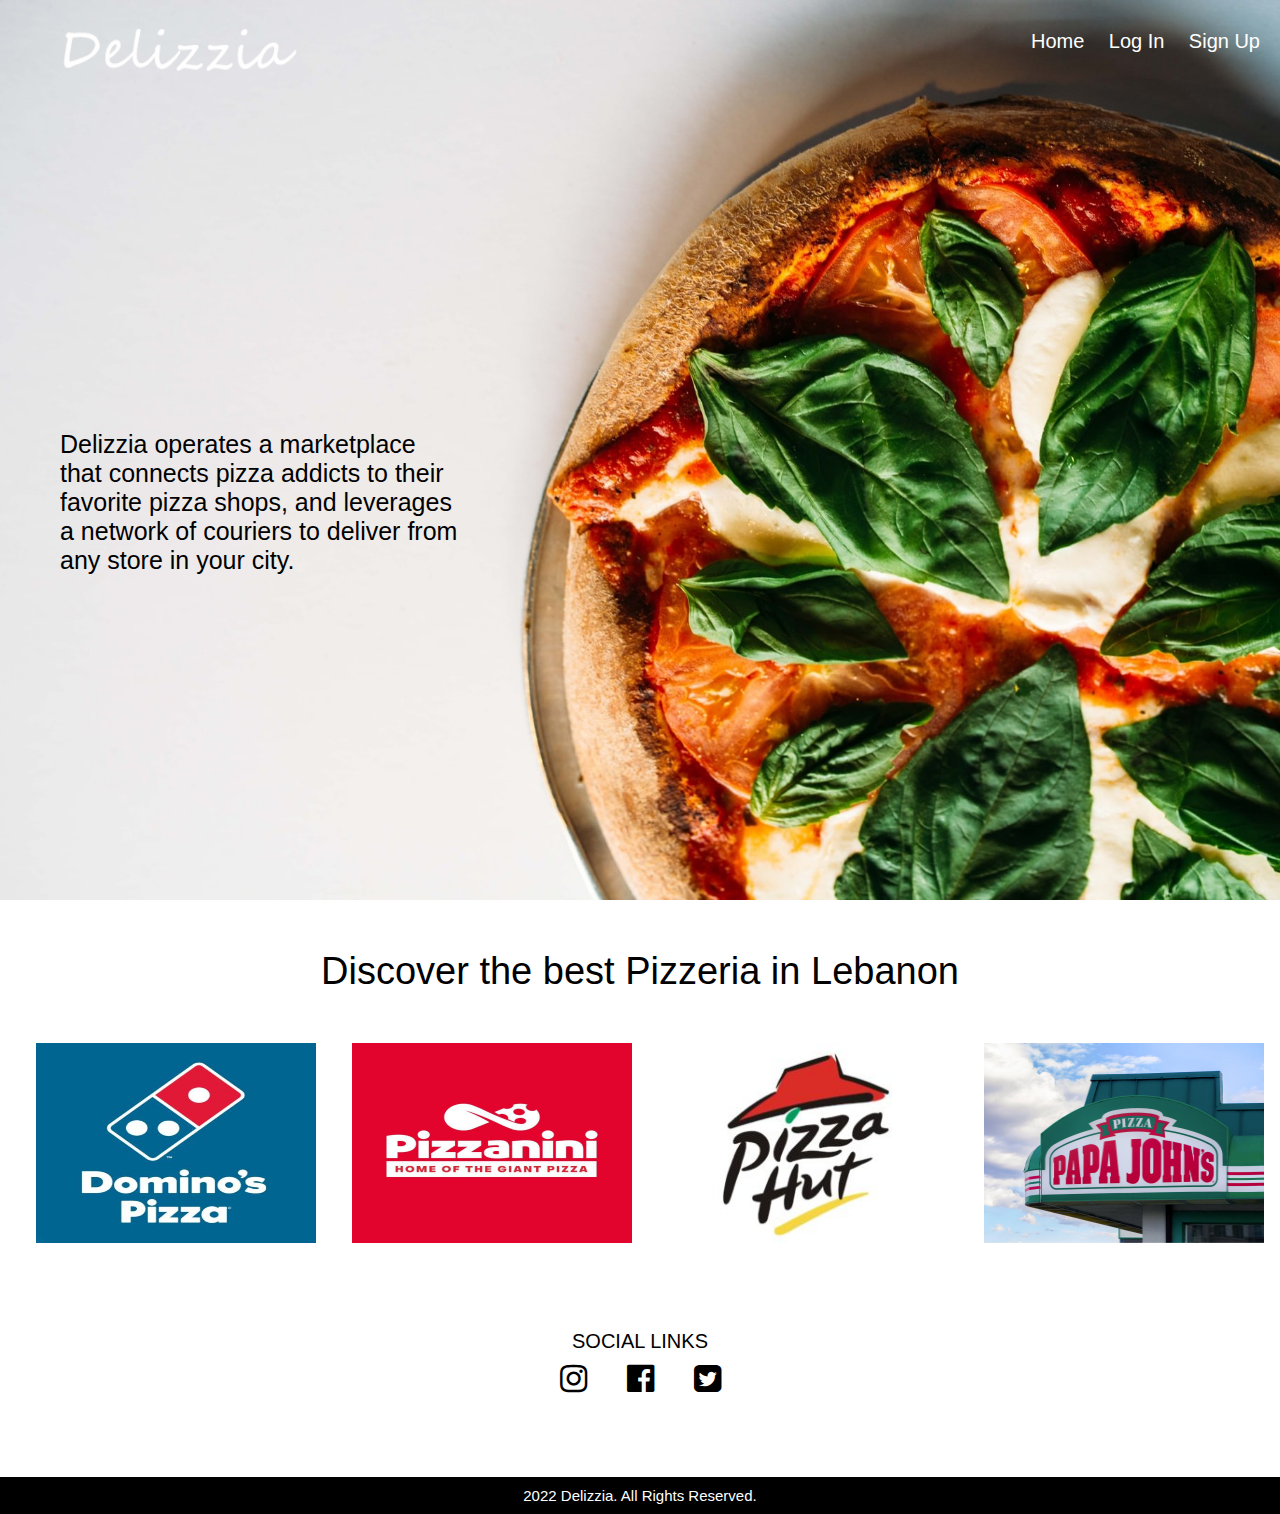
==== index.html @ b972fe50 "linking login/signup pages" ====
<!DOCTYPE html>
<html lang="en">

<head>
    <meta charset="UTF-8">
    <meta http-equiv="X-UA-Compatible" content="IE=edge">
    <meta name="viewport" content="width=device-width, initial-scale=1.0">
    <title>Delizzia</title>
    <link rel="shortcut icon" href="/assets/Delizzia.png">
    <link rel="stylesheet" href="styles/styles.css">
    <link rel="stylesheet" href="https://cdnjs.cloudflare.com/ajax/libs/font-awesome/4.7.0/css/font-awesome.min.css">
</head>

<body>
    <div class="container">
        <!--Navigation Bar -->
        <nav class="topNav">
            <img class="logo-nav" src="./assets/Delizzia.png" alt="" />
            <div>
                <a href="file:///C:/Users/user/Desktop/frontEnd_Delizzia/index.html"><button>Home</button></a>
                <a href="file:///C:/Users/user/Desktop/frontEnd_Delizzia/logIn.html"><button>Log In</button></a>
                <a href="file:///C:/Users/user/Desktop/frontEnd_Delizzia/signUp.html"><button>Sign Up</button></a>

            </div>
        </nav>
        <!-- Navigation Bar -->
        <!-- bioContent -->
        <section class="content">
            <p class="bio">
                Delizzia operates a marketplace </br> that connects pizza addicts to their </br>favorite pizza shops,
                and leverages</br> a network of couriers to deliver from </br>any store in your city.
            </p>
        </section>
        <!-- bio Content -->
    </div>
    <!-- End Hero -->
    <!-- bckg image -->
    <div class="backgroundImage"></div>
    <!-- bckg image -->
    </div>
    <!-- Our Restaurants -->
    <div class="restaurants">
        <h1>Discover the best Pizzeria in Lebanon</h1>
        <div class="available-restos">
            <div>
                <img class="resto" src="./assets/domino's pizza.jpeg" alt="" />
            </div>
            <div>
                <img class="resto" src="./assets/PizzaNini.jpg" alt="" />
            </div>
            <div>
                <img class="resto" src="./assets/PizzaHut.jpg" alt="" />
            </div>
            <div>
                <img class="resto" src="./assets/PapaJohns.jpeg" alt="" />
            </div>
        </div>

    </div>
    </div>
    <!-- Our Restaurants -->
    <!-- Footer -->
    <footer class="footer">
        <p class="followUs">SOCIAL LINKS</p>
        <div class="icons">
            <i class="fa fa-instagram fa-2x" aria-hidden="true"></i>
            <i class="fa fa-facebook-official fa-2x" aria-hidden="true"></i>
            <i class="fa fa-twitter-square fa-2x" aria-hidden="true"></i>
        </div>
    </footer>
    <footer class="footer2">
        2022 Delizzia. All Rights Reserved.
    </footer>
    <script src="delizzia.js" type="text/javascript"></script>
</body>

</html>
---- styles/styles.css ----
* {
  margin: 0;
  padding: 0;
  box-sizing: border-box;
  font-family: Helvetica, Arial, sans-serif;
}

.logo-nav {
  padding-left: 60px;
  padding-top: 20px;
  width:300px;
}

a> button{
  background-color: transparent;
  border:none;
  color:white;
  font-size: 20px;
  margin-right: 20px;
  margin-top: 30px;
  cursor: pointer;
}

.topNav {
  display: flex;
  justify-content: space-between;
  height: 80px;
}

.bio {
  font-size: 25px;
  margin-top:350px;
  margin-left: 60px;
  margin-bottom:20px;
  display:flex;

}
.container {
  background: url("../assets/index-background.jpg");
  margin: 0px;
  padding: 0px;
  height: 100vh;
  background-size: cover;
  background-repeat: no-repeat;
  background-position: center;
  position: relative;
}

h1 {
  font-size: 38px;
  margin-top: 50px;
  margin-bottom: 50px;
  text-align: center;
  font-weight: lighter;
}

.available-restos {
  display: flex;
  justify-content: space-evenly;
  align-items: center;
  padding-bottom: 50px;
}
.resto {
  padding-left: 20px;
  height: 200px;
  width: 300px;
}
.footer {
  padding: 33px 30vw;
  height: 20vh;
  background-position: center;
  position: relative;
}
.followUs {
  text-align: center;
  font-size: 20px;
  color: black;
  font-weight: lighter;
}
.icons {
  display: flex;
  justify-content: center;
  column-gap: 40px;
  margin-top: 10px;
}

.footer2 {
  background-color: black;
  color: white;
  padding-top: 10px;
  padding-bottom: 10px;
  text-align: center;
  font-size: 15px;
}


/* End of Landing Page */


.login {
  display: flex;
  justify-content: center;
}

.loginBackground {
  background: url("../assets/login-background.jpg");
  height: 100vh;
  background-size: cover;
  background-repeat: no-repeat;
  background-position: center;
  position: relative;

}

.background-login-input {
  box-shadow: 0 2px 10px rgb(0, 0, 0), 0 8px 16px rgb(0, 0, 0);
  background-color: #000000;
  width: 400px;
  border-radius: 10px;
  padding: 10px 10px 20px 10px;
  margin-top: 10%;
}

.loginButton > input[type="text"] {
  height: 35%;
  margin: 8px 0;
  border-radius: 5px;
  padding: 20px 20px 20px 20px;
  font-size: 16px;
  width: 85%;
  margin-left: 30px;
}

.loginButton > input[type="text"]:focus {
  outline: none;
  border: 1px solid #d31515fd;
  box-shadow: 0 0 5px #d31515fd;
  caret-color: #d31515fd;
}
.logo-up {
  padding-left: 80px;
  padding-bottom: 30px;
  padding-top: 30px;
}


/* End of Login Page */

.bkgImage {
  background: url("../assets/signup-background.jpg");
  margin: 0px;
  padding: 0px;
  height: 100vh;
  background-size: cover;
  background-repeat: no-repeat;
  background-position: center;
  position: relative;
}


.signUp {
  display:flex;
  position: relative;
  padding-top: 100px;
  justify-content: center;
}

.background-input {
  box-shadow: 0 2px 10px rgb(36, 36, 36), 0 8px 16px rgb(36, 35, 35);
  background-color: #000000;
  width: 400px;
  border-radius: 10px;
  padding: 10px 10px 20px 10px;

}

.signupInput {
  text-align: center;
}

.signupInput > input[type="text"] {
  height: 35%;
  margin: 8px 0;
  border-radius: 5px;
  padding: 20px 20px 20px 20px;
  font-size: 16px;
  width: 85%;
  border: 1.5px solid #eeeff0;
  
}

.button-signUp {
  background-color: #d31515fd;
  color: white;
  border-radius: 6px;
  border: none;
  font-size: 20px;
  line-height: 48px;
  width: 85%;
  cursor: pointer;
  font-weight: bold;
  text-align: center;
  margin-left: 30px;
  margin-top: 10px;
  margin-bottom: 20px;
}

/* End of Sign Up page */
.dominos-Background{
  background: url("../assets/menu1.jpg");
  margin: 0px;
  padding: 0px;
  height: 100vh;
  background-size: cover;
  background-repeat: no-repeat;
  background-position: center;
  position: relative;
  color: white;

}
.pizza-menu{
  width:100%;
  height:60%;
  background-color: rgba(0, 0, 0, 0.712);
  position: absolute;
  margin-top: 15%;
}

h3{
  color:#d31515fd;
  font-size: x-large;
}
.menu{
  display:flex;
  flex-direction: row;
  justify-content: center;
  color:white;
  font-weight: lighter;
  margin-left:5%;
  width:90%
}
 
.pizzahut-Background{
  background: url("../assets/menu2.jpg");
  margin: 0px;
  padding: 0px;
  height: 100vh;
  background-size: cover;
  background-repeat: no-repeat;
  background-position: center;
  position: relative;
  color: white;

}


/* End of menu pages */
.boxContainer{
  background: url("../assets/menu3.jpg");
  margin: 0px;
  padding: 0px;
  height: 100vh;
  background-size: cover;
  background-repeat: no-repeat;
  background-position: center;
  position: relative;

}
h2{
  color:white;
  font-size: 40px;
  text-align: center;
  padding-top: 3%;

}
.editing{
  display:flex;
  flex-direction: row;
  flex-wrap: wrap;
  justify-content: space-around;
  color:white;
  font-weight: lighter;
  width:90%;
  margin-left: 70px;
  margin-right: 70px;

}
.edit{
  margin-top: 10%;
  width:500px;
  height:200px;
  border-radius: 20px;
  color: white;
  text-align: center;
  padding: 15%;
  font-size: 40px;
  background-color:#d31515d5; 
  display:flex;
  position: relative;
  justify-content: center;
}
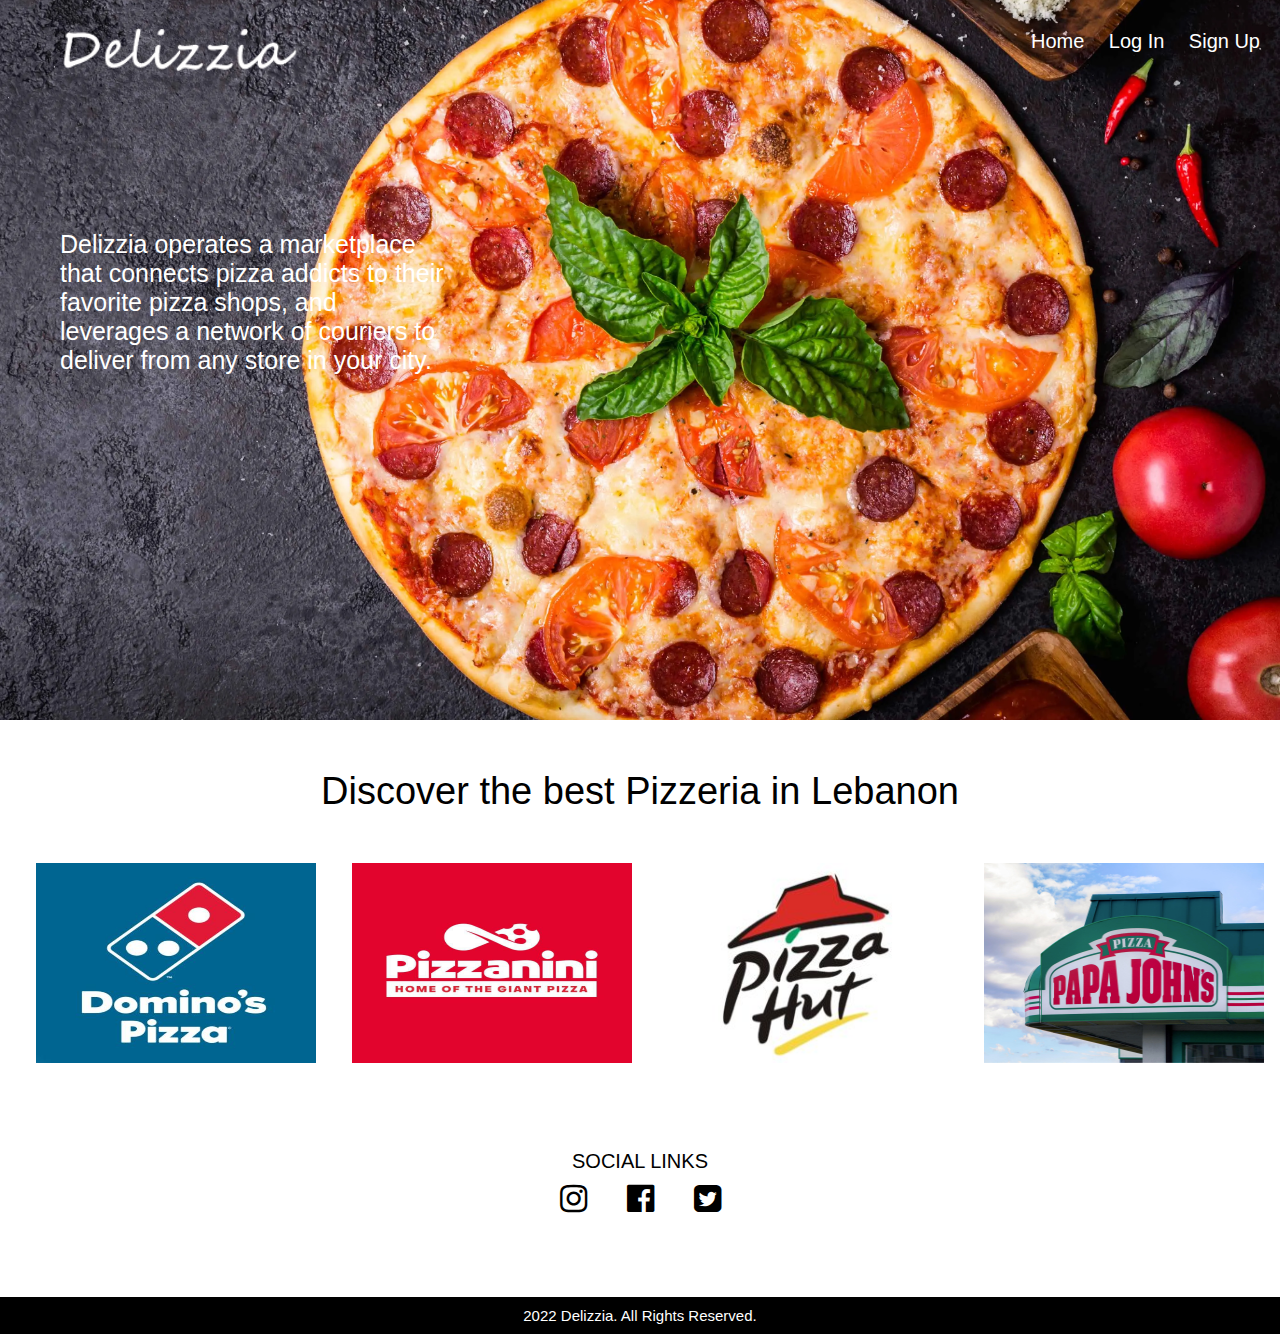
==== commit 638f2832: "Finalizing landing page" ====
--- a/index.html
+++ b/index.html
@@ -15,7 +15,7 @@
     <div class="container">
         <!--Navigation Bar -->
         <nav class="topNav">
-            <img class="logo-nav" src="./assets/Delizzia.png" alt="" />
+            <img class="logo-nav" src="./assets/Delizzia.png"/>
             <div>
                 <a href="file:///C:/Users/user/Desktop/frontEnd_Delizzia/index.html"><button>Home</button></a>
                 <a href="file:///C:/Users/user/Desktop/frontEnd_Delizzia/logIn.html"><button>Log In</button></a>
@@ -27,8 +27,8 @@
         <!-- bioContent -->
         <section class="content">
             <p class="bio">
-                Delizzia operates a marketplace </br> that connects pizza addicts to their </br>favorite pizza shops,
-                and leverages</br> a network of couriers to deliver from </br>any store in your city.
+                Delizzia operates a marketplace that connects pizza addicts to their favorite pizza shops,
+                and leverages a network of couriers to deliver from any store in your city.
             </p>
         </section>
         <!-- bio Content -->
@@ -43,16 +43,16 @@
         <h1>Discover the best Pizzeria in Lebanon</h1>
         <div class="available-restos">
             <div>
-                <img class="resto" src="./assets/domino's pizza.jpeg" alt="" />
+                <a href="file:///C:/Users/user/Desktop/frontEnd_Delizzia/signUp.html"><img class="resto" src="./assets/domino's pizza.jpeg"></a>
             </div>
             <div>
-                <img class="resto" src="./assets/PizzaNini.jpg" alt="" />
+                <a href="file:///C:/Users/user/Desktop/frontEnd_Delizzia/signUp.html"><img class="resto" src="./assets/PizzaNini.jpg"></a>
             </div>
             <div>
-                <img class="resto" src="./assets/PizzaHut.jpg" alt="" />
+                <a href="file:///C:/Users/user/Desktop/frontEnd_Delizzia/signUp.html"><img class="resto" src="./assets/PizzaHut.jpg"></a>
             </div>
             <div>
-                <img class="resto" src="./assets/PapaJohns.jpeg" alt="" />
+                <a href="file:///C:/Users/user/Desktop/frontEnd_Delizzia/signUp.html"><img class="resto" src="./assets/PapaJohns.jpeg"></a>
             </div>
         </div>
 
--- a/styles/styles.css
+++ b/styles/styles.css
@@ -29,17 +29,20 @@
 
 .bio {
   font-size: 25px;
-  margin-top:350px;
+  margin-top:150px;
   margin-left: 60px;
   margin-bottom:20px;
   display:flex;
+  width:30%;
+  color:white
+
 
 }
 .container {
   background: url("../assets/index-background.jpg");
   margin: 0px;
   padding: 0px;
-  height: 100vh;
+  height: 80vh;
   background-size: cover;
   background-repeat: no-repeat;
   background-position: center;
@@ -161,7 +164,6 @@
 .signUp {
   display:flex;
   position: relative;
-  padding-top: 100px;
   justify-content: center;
 }
 
@@ -220,7 +222,7 @@
 }
 .pizza-menu{
   width:100%;
-  height:60%;
+  height:55%;
   background-color: rgba(0, 0, 0, 0.712);
   position: absolute;
   margin-top: 15%;
@@ -270,8 +272,6 @@
   color:white;
   font-size: 40px;
   text-align: center;
-  padding-top: 3%;
-
 }
 .editing{
   display:flex;
@@ -288,7 +288,7 @@
 .edit{
   margin-top: 10%;
   width:500px;
-  height:200px;
+  height:180px;
   border-radius: 20px;
   color: white;
   text-align: center;
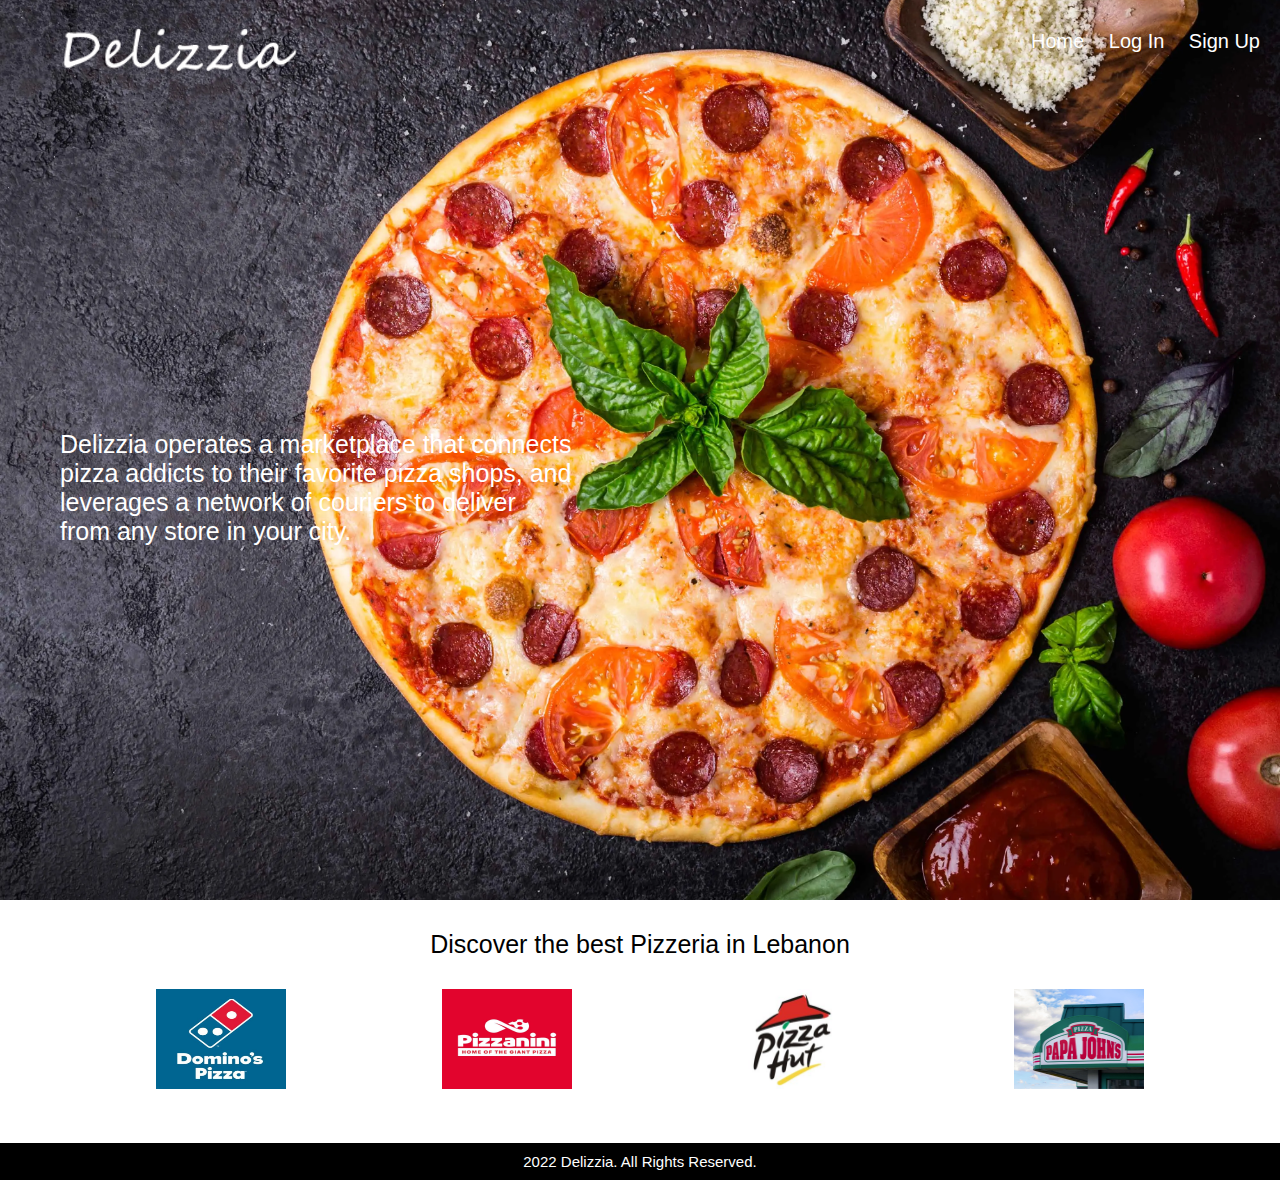
==== commit 82efa7ca: "Finishing landing page" ====
--- a/index.html
+++ b/index.html
@@ -60,15 +60,13 @@
     </div>
     <!-- Our Restaurants -->
     <!-- Footer -->
-    <footer class="footer">
-        <p class="followUs">SOCIAL LINKS</p>
-        <div class="icons">
+    <footer class="footer2">
+        <!-- <p class="followUs">SOCIAL LINKS</p> -->
+        <!-- <div class="icons">
             <i class="fa fa-instagram fa-2x" aria-hidden="true"></i>
             <i class="fa fa-facebook-official fa-2x" aria-hidden="true"></i>
             <i class="fa fa-twitter-square fa-2x" aria-hidden="true"></i>
-        </div>
-    </footer>
-    <footer class="footer2">
+        </div> -->
         2022 Delizzia. All Rights Reserved.
     </footer>
     <script src="delizzia.js" type="text/javascript"></script>
--- a/styles/styles.css
+++ b/styles/styles.css
@@ -29,20 +29,20 @@
 
 .bio {
   font-size: 25px;
-  margin-top:150px;
+  margin-top:350px;
   margin-left: 60px;
   margin-bottom:20px;
   display:flex;
-  width:30%;
-  color:white
-
+  width:40%;
+  color: white;
+  max-height: 10px;
 
 }
 .container {
   background: url("../assets/index-background.jpg");
   margin: 0px;
   padding: 0px;
-  height: 80vh;
+  height: 100vh;
   background-size: cover;
   background-repeat: no-repeat;
   background-position: center;
@@ -50,9 +50,9 @@
 }
 
 h1 {
-  font-size: 38px;
-  margin-top: 50px;
-  margin-bottom: 50px;
+  font-size: 25px;
+  margin-top: 30px;
+  margin-bottom: 30px;
   text-align: center;
   font-weight: lighter;
 }
@@ -65,20 +65,8 @@
 }
 .resto {
   padding-left: 20px;
-  height: 200px;
-  width: 300px;
-}
-.footer {
-  padding: 33px 30vw;
-  height: 20vh;
-  background-position: center;
-  position: relative;
-}
-.followUs {
-  text-align: center;
-  font-size: 20px;
-  color: black;
-  font-weight: lighter;
+  height: 100px;
+  width: 150px;
 }
 .icons {
   display: flex;
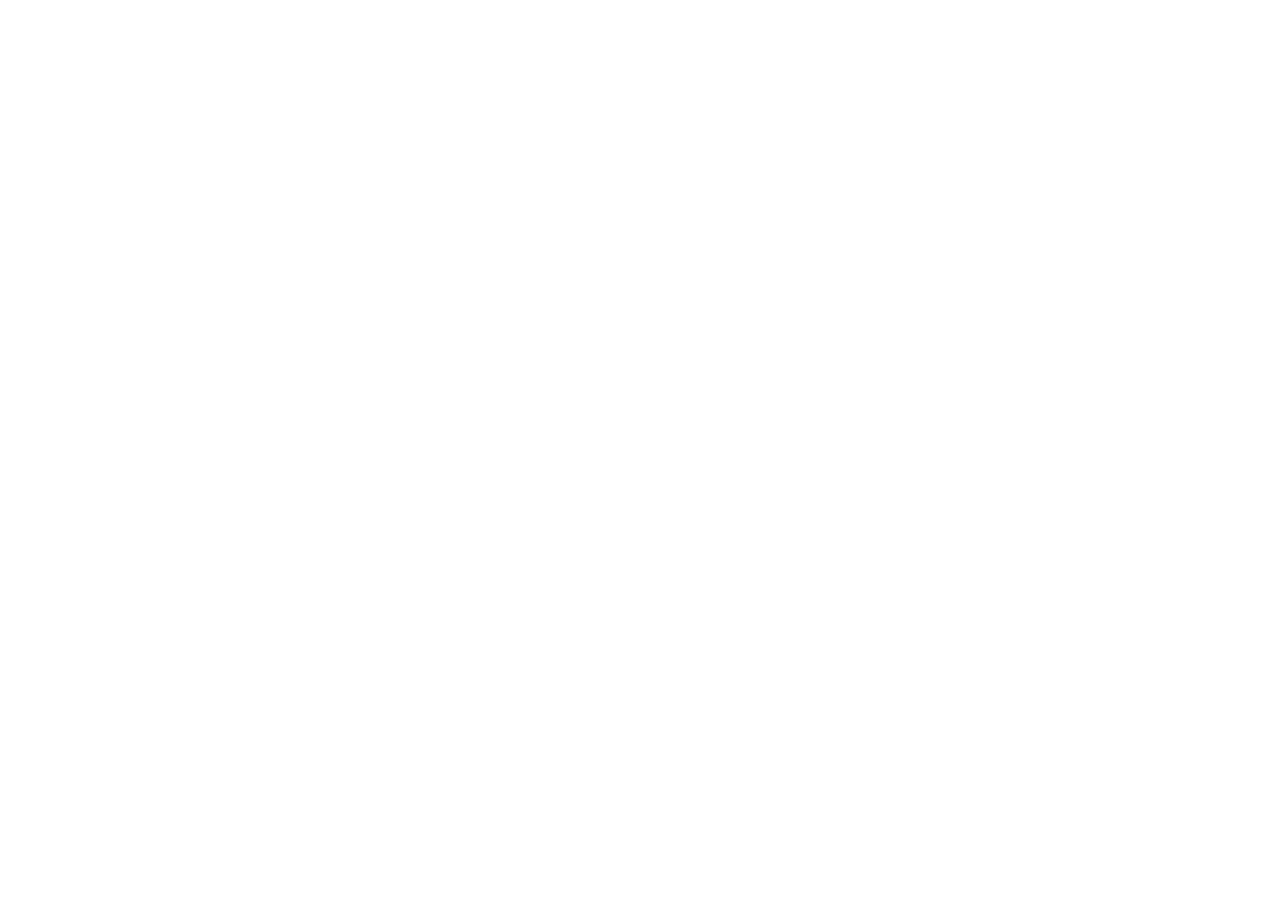
==== commit 8dc1b2f2: "Initialising index page" ====
--- a/index.html
+++ b/index.html
@@ -9,67 +9,4 @@
     <link rel="shortcut icon" href="/assets/Delizzia.png">
     <link rel="stylesheet" href="styles/styles.css">
     <link rel="stylesheet" href="https://cdnjs.cloudflare.com/ajax/libs/font-awesome/4.7.0/css/font-awesome.min.css">
-</head>
-
-<body>
-    <div class="container">
-        <!--Navigation Bar -->
-        <nav class="topNav">
-            <img class="logo-nav" src="./assets/Delizzia.png"/>
-            <div>
-                <a href="file:///C:/Users/user/Desktop/frontEnd_Delizzia/index.html"><button>Home</button></a>
-                <a href="file:///C:/Users/user/Desktop/frontEnd_Delizzia/logIn.html"><button>Log In</button></a>
-                <a href="file:///C:/Users/user/Desktop/frontEnd_Delizzia/signUp.html"><button>Sign Up</button></a>
-
-            </div>
-        </nav>
-        <!-- Navigation Bar -->
-        <!-- bioContent -->
-        <section class="content">
-            <p class="bio">
-                Delizzia operates a marketplace that connects pizza addicts to their favorite pizza shops,
-                and leverages a network of couriers to deliver from any store in your city.
-            </p>
-        </section>
-        <!-- bio Content -->
-    </div>
-    <!-- End Hero -->
-    <!-- bckg image -->
-    <div class="backgroundImage"></div>
-    <!-- bckg image -->
-    </div>
-    <!-- Our Restaurants -->
-    <div class="restaurants">
-        <h1>Discover the best Pizzeria in Lebanon</h1>
-        <div class="available-restos">
-            <div>
-                <a href="file:///C:/Users/user/Desktop/frontEnd_Delizzia/signUp.html"><img class="resto" src="./assets/domino's pizza.jpeg"></a>
-            </div>
-            <div>
-                <a href="file:///C:/Users/user/Desktop/frontEnd_Delizzia/signUp.html"><img class="resto" src="./assets/PizzaNini.jpg"></a>
-            </div>
-            <div>
-                <a href="file:///C:/Users/user/Desktop/frontEnd_Delizzia/signUp.html"><img class="resto" src="./assets/PizzaHut.jpg"></a>
-            </div>
-            <div>
-                <a href="file:///C:/Users/user/Desktop/frontEnd_Delizzia/signUp.html"><img class="resto" src="./assets/PapaJohns.jpeg"></a>
-            </div>
-        </div>
-
-    </div>
-    </div>
-    <!-- Our Restaurants -->
-    <!-- Footer -->
-    <footer class="footer2">
-        <!-- <p class="followUs">SOCIAL LINKS</p> -->
-        <!-- <div class="icons">
-            <i class="fa fa-instagram fa-2x" aria-hidden="true"></i>
-            <i class="fa fa-facebook-official fa-2x" aria-hidden="true"></i>
-            <i class="fa fa-twitter-square fa-2x" aria-hidden="true"></i>
-        </div> -->
-        2022 Delizzia. All Rights Reserved.
-    </footer>
-    <script src="delizzia.js" type="text/javascript"></script>
-</body>
-
-</html>+</head>--- a/styles/styles.css
+++ b/styles/styles.css
@@ -109,20 +109,20 @@
   width: 400px;
   border-radius: 10px;
   padding: 10px 10px 20px 10px;
-  margin-top: 10%;
-}
-
-.loginButton > input[type="text"] {
+  margin-top: 5%;
+}
+
+.inputData > input[type="text"] {
   height: 35%;
   margin: 8px 0;
-  border-radius: 5px;
+  border-radius: 10px;
   padding: 20px 20px 20px 20px;
   font-size: 16px;
   width: 85%;
   margin-left: 30px;
 }
 
-.loginButton > input[type="text"]:focus {
+.inputData > input[type="text"]:focus {
   outline: none;
   border: 1px solid #d31515fd;
   box-shadow: 0 0 5px #d31515fd;
@@ -133,53 +133,7 @@
   padding-bottom: 30px;
   padding-top: 30px;
 }
-
-
-/* End of Login Page */
-
-.bkgImage {
-  background: url("../assets/signup-background.jpg");
-  margin: 0px;
-  padding: 0px;
-  height: 100vh;
-  background-size: cover;
-  background-repeat: no-repeat;
-  background-position: center;
-  position: relative;
-}
-
-
-.signUp {
-  display:flex;
-  position: relative;
-  justify-content: center;
-}
-
-.background-input {
-  box-shadow: 0 2px 10px rgb(36, 36, 36), 0 8px 16px rgb(36, 35, 35);
-  background-color: #000000;
-  width: 400px;
-  border-radius: 10px;
-  padding: 10px 10px 20px 10px;
-
-}
-
-.signupInput {
-  text-align: center;
-}
-
-.signupInput > input[type="text"] {
-  height: 35%;
-  margin: 8px 0;
-  border-radius: 5px;
-  padding: 20px 20px 20px 20px;
-  font-size: 16px;
-  width: 85%;
-  border: 1.5px solid #eeeff0;
-  
-}
-
-.button-signUp {
+#loginButton {
   background-color: #d31515fd;
   color: white;
   border-radius: 6px;
@@ -195,6 +149,67 @@
   margin-bottom: 20px;
 }
 
+
+/* End of Login Page */
+
+.bkgImage {
+  background: url("../assets/signup-background.jpg");
+  margin: 0px;
+  padding: 0px;
+  height: 100vh;
+  background-size: cover;
+  background-repeat: no-repeat;
+  background-position: center;
+  position: relative;
+}
+
+
+.signUp {
+  display:flex;
+  position: relative;
+  justify-content: center;
+}
+
+.background-input {
+  box-shadow: 0 2px 10px rgb(36, 36, 36), 0 8px 16px rgb(36, 35, 35);
+  background-color: #000000;
+  width: 400px;
+  border-radius: 10px;
+  padding: 10px 10px 20px 10px;
+
+}
+
+.signupInput {
+  text-align: center;
+}
+
+.signupInput > input[type="text"] {
+  height: 25%;
+  margin: 8px 0;
+  border-radius: 5px;
+  padding: 15px 15px 15px 15px;
+  font-size: 16px;
+  width: 85%;
+  border: 1.5px solid #eeeff0;
+  
+}
+
+#signupButton {
+  background-color: #d31515fd;
+  color: white;
+  border-radius: 6px;
+  border: none;
+  font-size: 20px;
+  line-height: 48px;
+  width: 85%;
+  cursor: pointer;
+  font-weight: bold;
+  text-align: center;
+  margin-left: 30px;
+  margin-top: 10px;
+  margin-bottom: 20px;
+}
+
 /* End of Sign Up page */
 .dominos-Background{
   background: url("../assets/menu1.jpg");
@@ -230,7 +245,7 @@
   width:90%
 }
  
-.pizzahut-Background{
+.pizza-Background{
   background: url("../assets/menu2.jpg");
   margin: 0px;
   padding: 0px;
@@ -249,7 +264,7 @@
   background: url("../assets/menu3.jpg");
   margin: 0px;
   padding: 0px;
-  height: 100vh;
+  height: 100%;
   background-size: cover;
   background-repeat: no-repeat;
   background-position: center;
@@ -275,6 +290,7 @@
 }
 .edit{
   margin-top: 10%;
+  margin-bottom:10%;
   width:500px;
   height:180px;
   border-radius: 20px;
@@ -282,8 +298,81 @@
   text-align: center;
   padding: 15%;
   font-size: 40px;
-  background-color:#d31515d5; 
-  display:flex;
-  position: relative;
-  justify-content: center;
-}+  background-color:#d31515fd; 
+  display:flex;
+  /* position: relative; */
+  justify-content: center;
+}
+.form-popup {
+  z-index: 2;
+}
+.editBtn{
+  background-color:#bbb3b3 ;
+  width:120px;
+  height:40px;
+  border:none;
+  border-radius: 6px;
+  color:white;
+  font-size: 15px;
+  margin-top: 25px;
+  margin-bottom: 10px;
+  padding:10px;
+  align-items: center;
+  margin-left: 16%;
+
+}
+.form-container {
+  width: 500px;
+  height: 450px;
+  padding: 10px;
+  background-color: white;
+  border-radius: 10px;
+  margin-left:33%
+}
+.form-container>h1{
+  color:black
+}
+.Enter{
+  font-size: 18px;
+  margin-left: 10px;
+  margin-top: 10px;
+  margin-bottom: 10px;
+  border: 2px #f1f1f1;
+}
+.form-container input[type=text], .form-container input[type=password] {
+  width: 95%;
+  padding: 20px;
+  border: none;
+  background: #f1f1f1;
+  border-radius: 10px;
+  /* margin-top: 5px;
+  margin-bottom: 5px; */
+
+}
+
+/* End of admin page */
+
+.profileBackground{
+  background: url("../assets/profile-background.jpg");
+  margin: 0px;
+  padding: 0px;
+  height: 40vh;
+  background-size: cover;
+  background-repeat: no-repeat;
+  position: relative;
+}
+label{
+  margin-left: 12px;
+}
+.editProfBtn{
+  background-color:#d31515fd ;
+  width:120px;
+  height:40px;
+  border:none;
+  border-radius: 6px;
+  color:white;
+  font-size: 15px;
+  padding:10px;
+  margin-left:85%;
+  margin-top: 5%;
+}
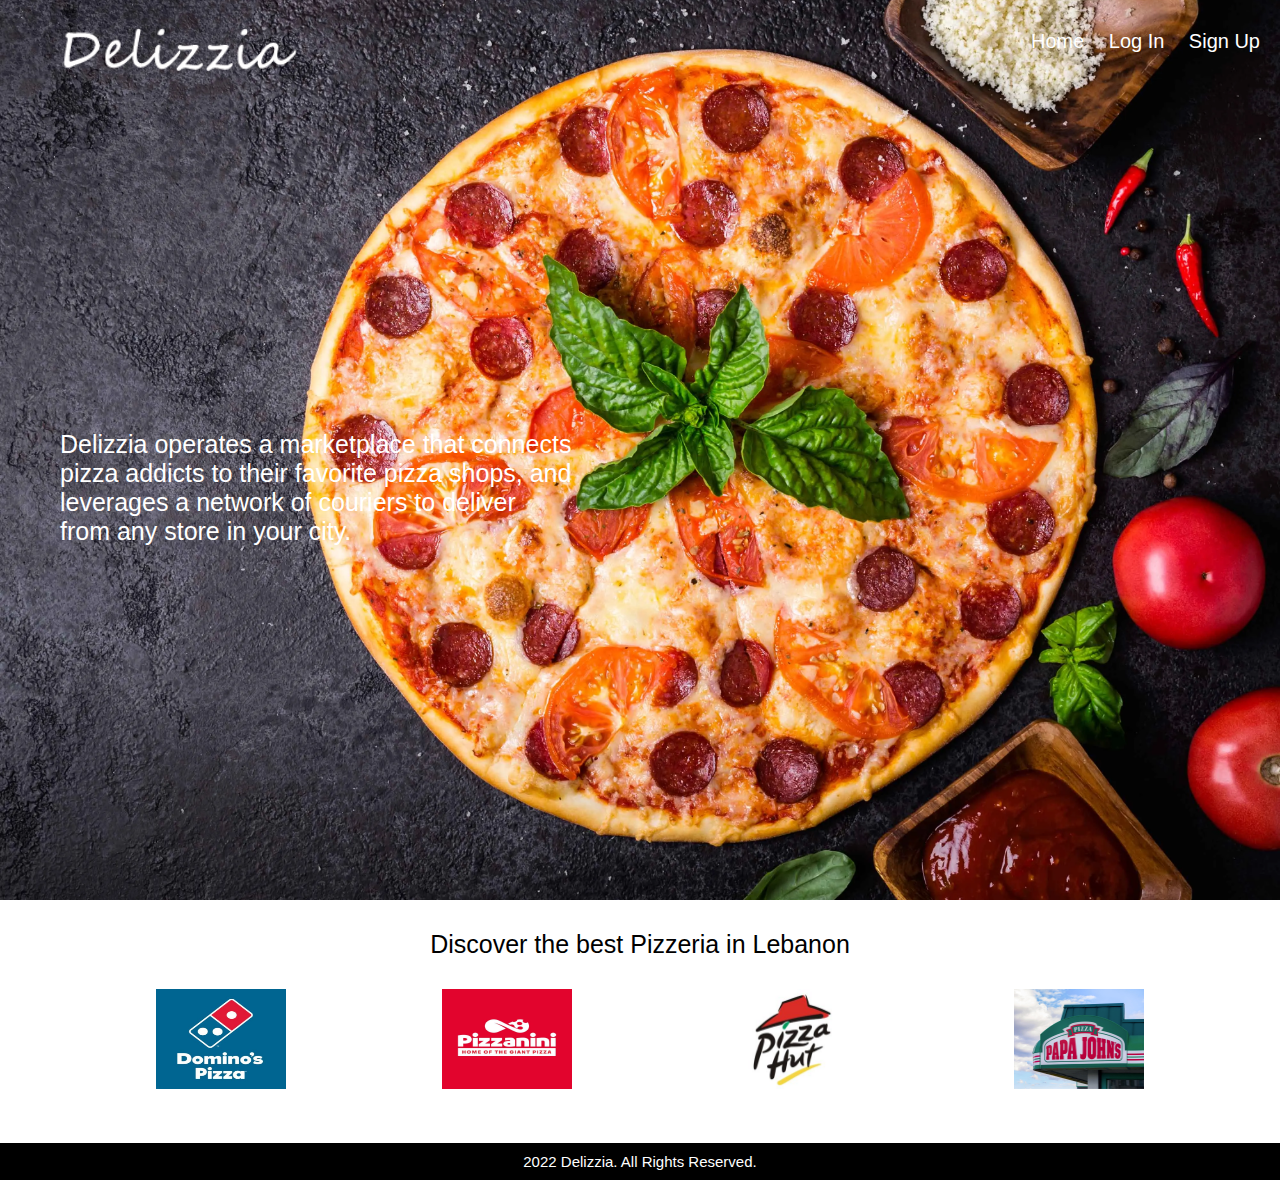
==== commit 1b206423: "Finalising index page" ====
--- a/index.html
+++ b/index.html
@@ -9,4 +9,67 @@
     <link rel="shortcut icon" href="/assets/Delizzia.png">
     <link rel="stylesheet" href="styles/styles.css">
     <link rel="stylesheet" href="https://cdnjs.cloudflare.com/ajax/libs/font-awesome/4.7.0/css/font-awesome.min.css">
-</head>+</head>
+
+<body>
+    <div class="container">
+        <!--Navigation Bar -->
+        <nav class="topNav">
+            <img class="logo-nav" src="./assets/Delizzia.png"/>
+            <div>
+                <a href="file:///C:/Users/user/Desktop/frontEnd_Delizzia/index.html"><button>Home</button></a>
+                <a href="file:///C:/Users/user/Desktop/frontEnd_Delizzia/logIn.html"><button>Log In</button></a>
+                <a href="file:///C:/Users/user/Desktop/frontEnd_Delizzia/signUp.html"><button>Sign Up</button></a>
+
+            </div>
+        </nav>
+        <!-- Navigation Bar -->
+        <!-- bioContent -->
+        <section class="content">
+            <p class="bio">
+                Delizzia operates a marketplace that connects pizza addicts to their favorite pizza shops,
+                and leverages a network of couriers to deliver from any store in your city.
+            </p>
+        </section>
+        <!-- bio Content -->
+    </div>
+    <!-- End Hero -->
+    <!-- bckg image -->
+    <div class="backgroundImage"></div>
+    <!-- bckg image -->
+    </div>
+    <!-- Our Restaurants -->
+    <div class="restaurants">
+        <h1>Discover the best Pizzeria in Lebanon</h1>
+        <div class="available-restos">
+            <div>
+                <a href="file:///C:/Users/user/Desktop/frontEnd_Delizzia/dominosMenu.html"><img class="resto" src="./assets/domino's pizza.jpeg"></a>
+            </div>
+            <div>
+                <a href="#"><img class="resto" src="./assets/PizzaNini.jpg"></a>
+            </div>
+            <div>
+                <a href="file:///C:/Users/user/Desktop/frontEnd_Delizzia/pizzahutMenu.html"><img class="resto" src="./assets/PizzaHut.jpg"></a>
+            </div>
+            <div>
+                <a href="#"><img class="resto" src="./assets/PapaJohns.jpeg"></a>
+            </div>
+        </div>
+
+    </div>
+    </div>
+    <!-- Our Restaurants -->
+    <!-- Footer -->
+    <footer class="footer2">
+        <!-- <p class="followUs">SOCIAL LINKS</p> -->
+        <!-- <div class="icons">
+            <i class="fa fa-instagram fa-2x" aria-hidden="true"></i>
+            <i class="fa fa-facebook-official fa-2x" aria-hidden="true"></i>
+            <i class="fa fa-twitter-square fa-2x" aria-hidden="true"></i>
+        </div> -->
+        2022 Delizzia. All Rights Reserved.
+    </footer>
+    <script src="delizzia.js" type="text/javascript"></script>
+</body>
+
+</html>